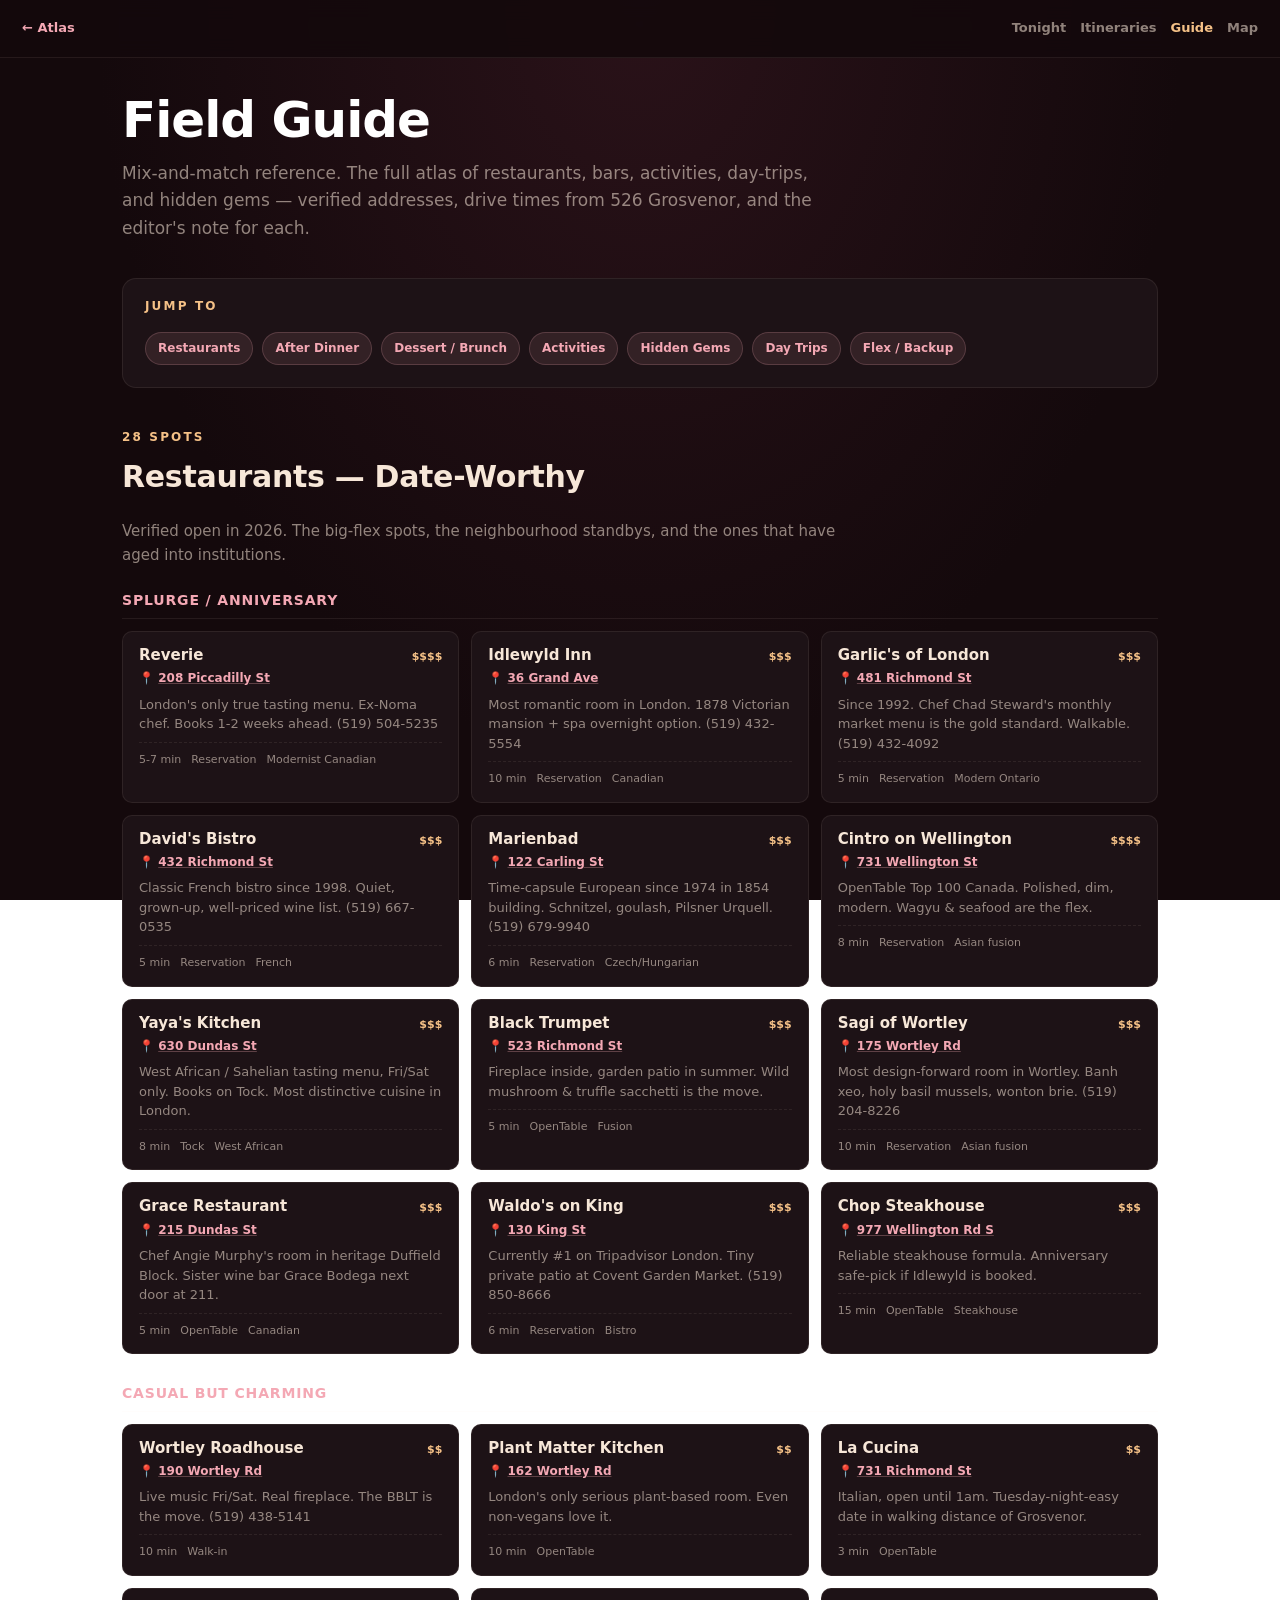
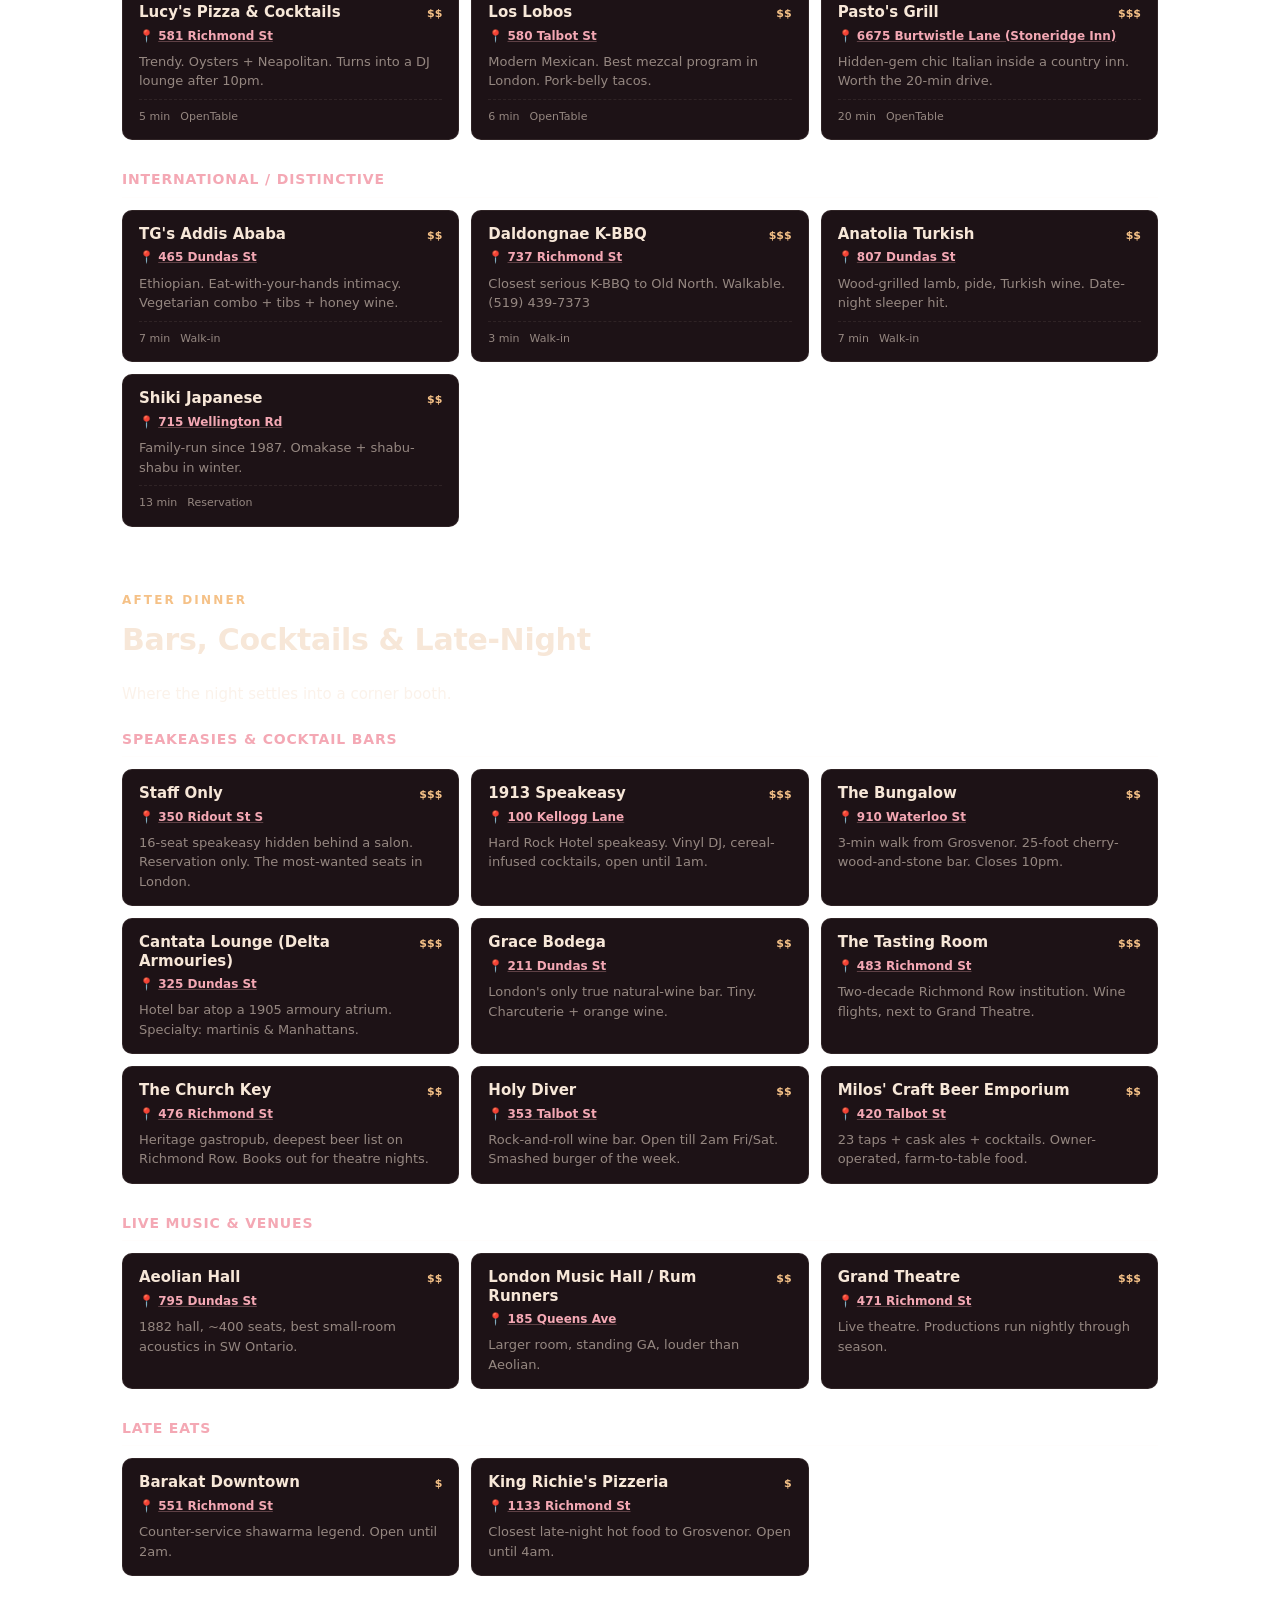
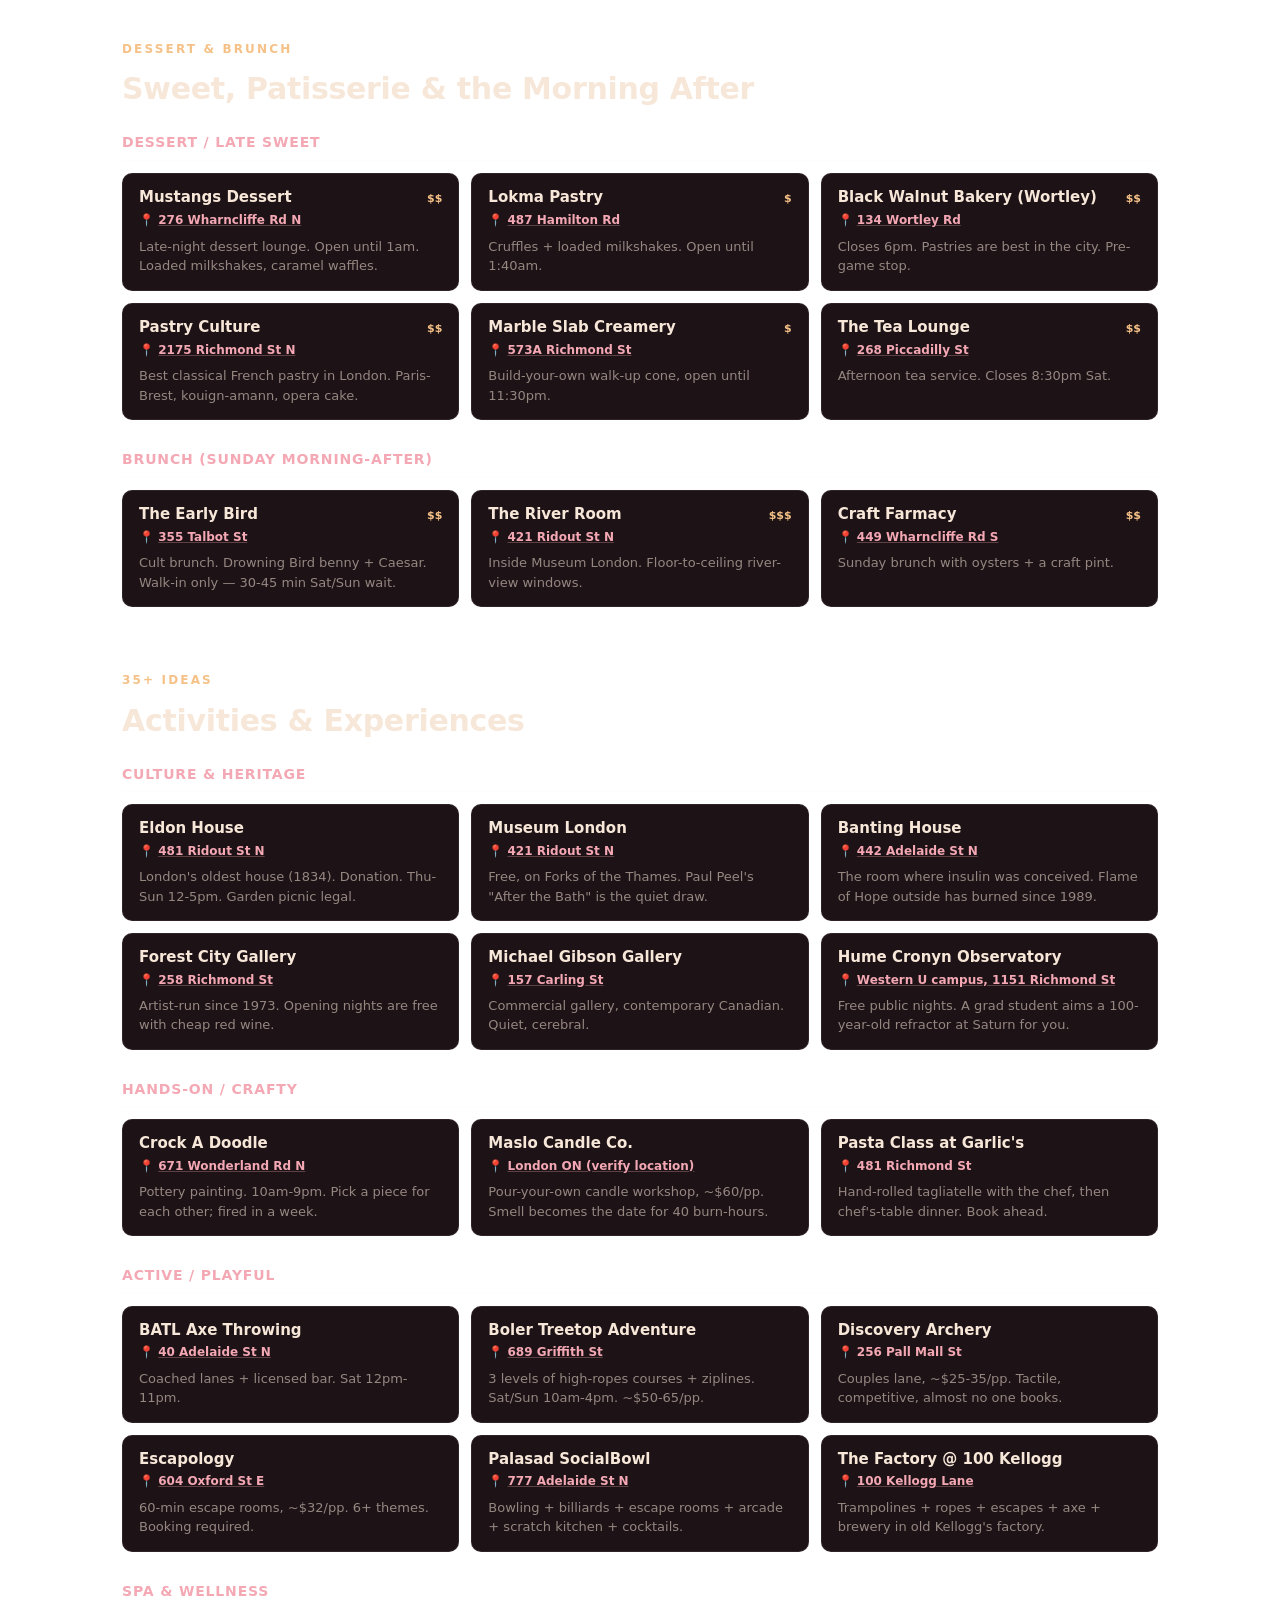
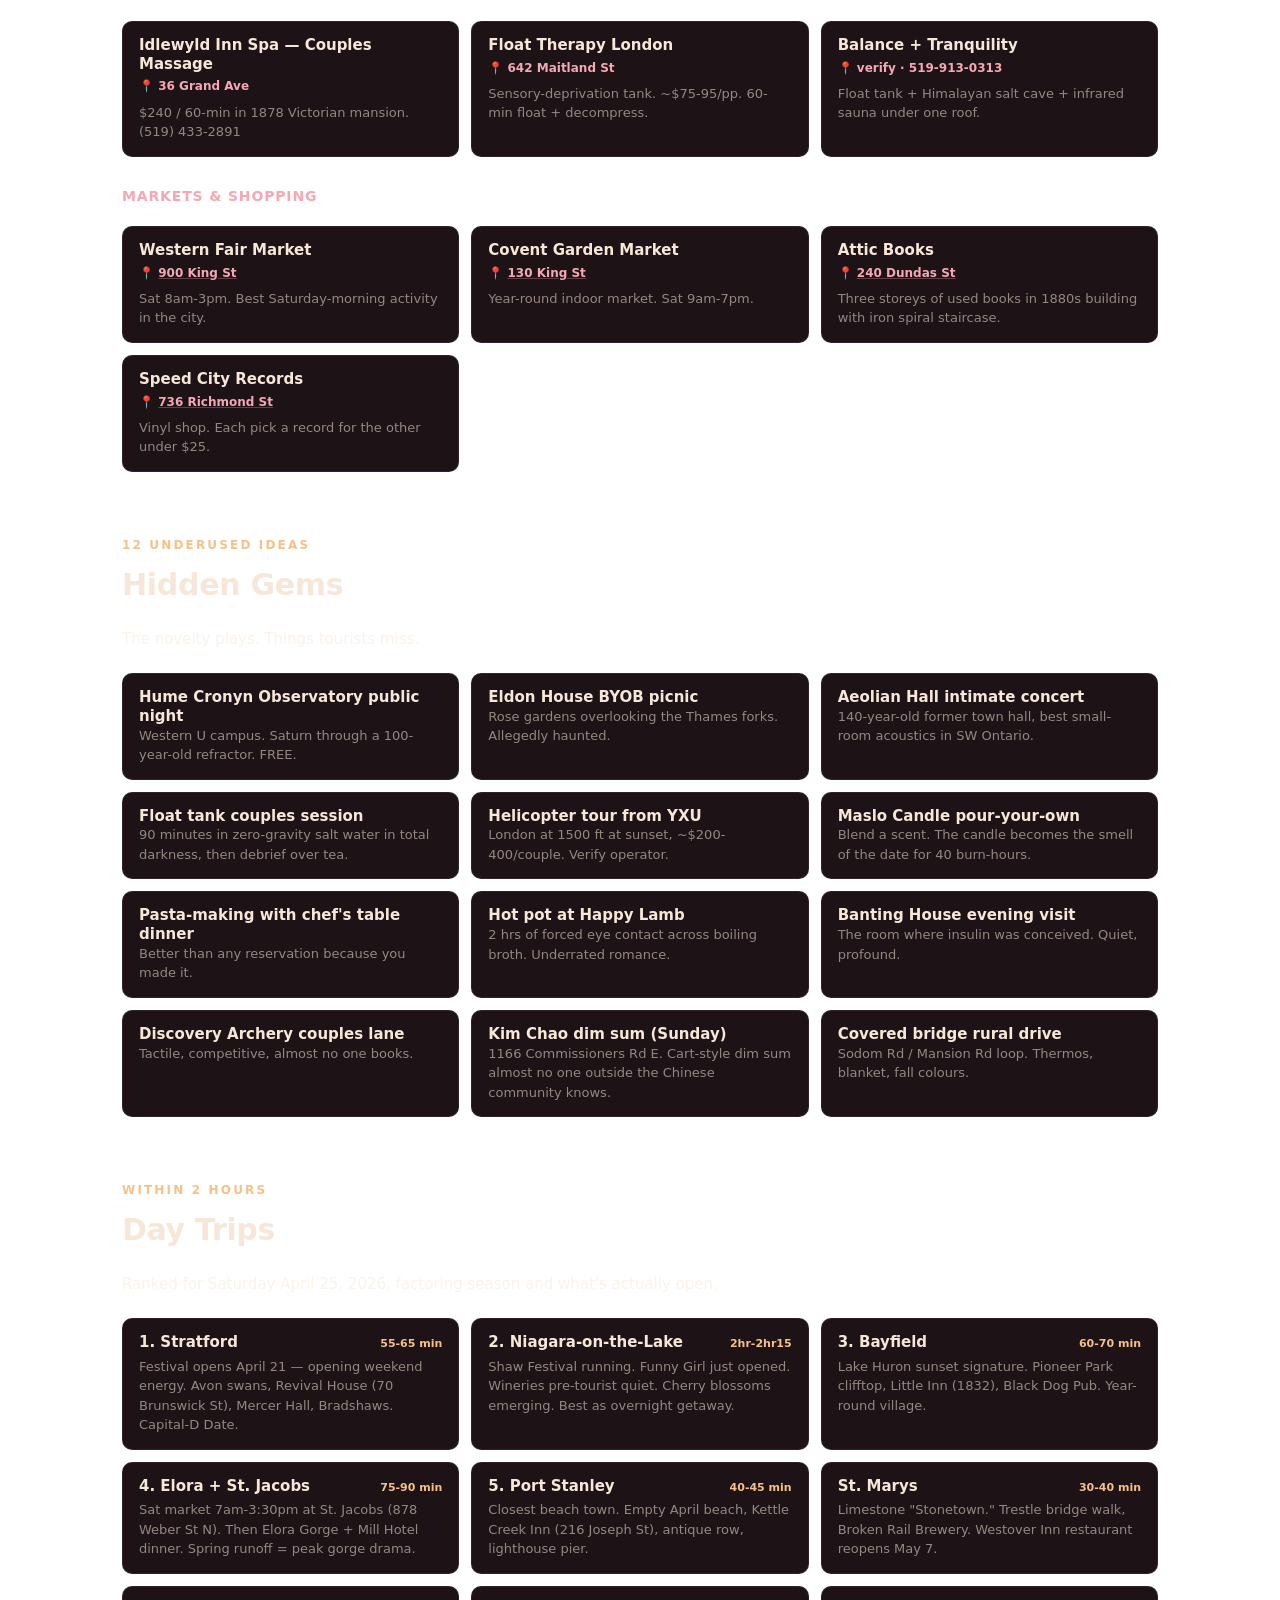
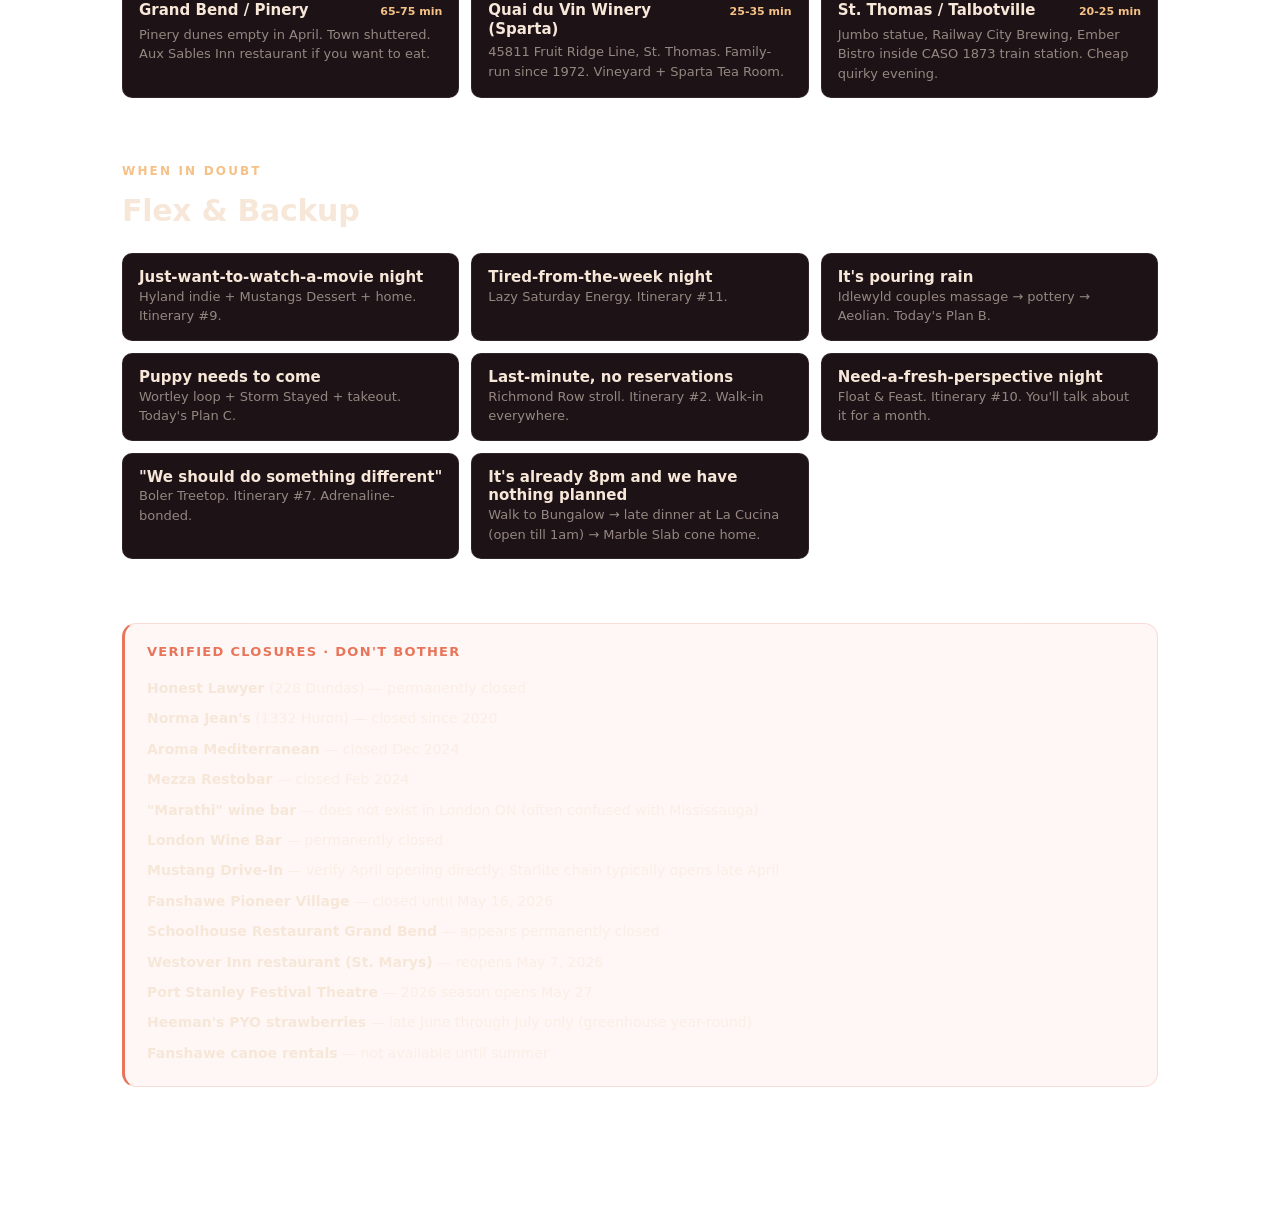
==== guide.html @ 9d3f756c "Initial date night atlas with 11 itineraries, today's plan, map, and field guide" ====
<!doctype html>
<html lang="en">
<head>
  <meta charset="utf-8" />
  <meta name="viewport" content="width=device-width, initial-scale=1" />
  <title>Field Guide — Fadi &amp; Nomi Date Night</title>
  <style>
    :root {
      --bg: #14090c; --surface: #1d1216; --surface2: #281a1f;
      --border: rgba(255,228,210,0.08); --border2: rgba(255,228,210,0.16);
      --text: #f7e7d8; --muted: rgba(247,231,216,0.55);
      --accent: #d4a373; --accent2: #f5c187;
      --rose: #e07a8a; --rose2: #f4a8b4; --burgundy: #7a2438;
      --green: #92b87a; --plum: #c69adc; --amber: #f5c187;
      --radius: 14px;
    }
    * { margin: 0; padding: 0; box-sizing: border-box; }
    html { scroll-behavior: smooth; }
    body {
      font-family: -apple-system, BlinkMacSystemFont, 'Segoe UI', system-ui, sans-serif;
      background: radial-gradient(ellipse at top, #2a1219 0%, var(--bg) 60%) fixed;
      color: var(--text); line-height: 1.6;
    }
    .nav { padding: 18px 22px; display: flex; gap: 14px; align-items: center; border-bottom: 1px solid var(--border); position: sticky; top: 0; background: rgba(20,9,12,0.92); backdrop-filter: blur(10px); z-index: 50; }
    .nav a { color: var(--muted); text-decoration: none; font-size: 13px; font-weight: 600; }
    .nav a:hover { color: var(--accent2); }
    .nav .home { color: var(--rose2); margin-right: auto; }

    .container { max-width: 1080px; margin: 0 auto; padding: 36px 22px 80px; }
    h1 { font-size: clamp(34px, 5vw, 50px); font-weight: 900; letter-spacing: -0.02em; line-height: 1.05; margin-bottom: 14px;
      background: linear-gradient(135deg, #fff 30%, var(--rose2) 100%);
      -webkit-background-clip: text; -webkit-text-fill-color: transparent;
    }
    .lede { color: var(--muted); font-size: 17px; max-width: 720px; margin-bottom: 36px; }

    .quick {
      background: var(--surface); border: 1px solid var(--border);
      border-radius: var(--radius); padding: 18px 22px; margin-bottom: 40px;
    }
    .quick h3 { font-size: 12px; font-weight: 800; letter-spacing: 0.18em; color: var(--accent2); text-transform: uppercase; margin-bottom: 12px; }
    .quick a { display: inline-block; padding: 6px 12px; margin: 4px 4px 4px 0;
      border-radius: 100px; background: rgba(244,168,180,0.1); color: var(--rose2);
      font-size: 12px; font-weight: 700; text-decoration: none; border: 1px solid rgba(244,168,180,0.2);
    }
    .quick a:hover { background: var(--rose); color: #fff; }

    section { margin-bottom: 64px; scroll-margin-top: 80px; }
    .section-title { font-size: 12px; font-weight: 800; letter-spacing: 0.18em; color: var(--accent2); text-transform: uppercase; margin-bottom: 6px; }
    h2 { font-size: 30px; font-weight: 800; letter-spacing: -0.01em; margin-bottom: 18px; }
    .section-lede { color: var(--muted); font-size: 15px; max-width: 720px; margin-bottom: 22px; }

    .group { margin-bottom: 28px; }
    .group h3 {
      font-size: 14px; font-weight: 800; letter-spacing: 0.06em;
      text-transform: uppercase; color: var(--rose2); margin-bottom: 12px;
      padding-bottom: 6px; border-bottom: 1px solid var(--border);
    }

    .entries { display: grid; grid-template-columns: repeat(auto-fill, minmax(330px, 1fr)); gap: 12px; }
    .entry {
      background: var(--surface); border: 1px solid var(--border);
      border-radius: 10px; padding: 14px 16px; transition: 0.15s;
    }
    .entry:hover { border-color: var(--rose); transform: translateY(-1px); }
    .entry .e-head {
      display: flex; align-items: flex-start; justify-content: space-between; gap: 10px; margin-bottom: 4px;
    }
    .entry .e-name { font-size: 15px; font-weight: 800; line-height: 1.25; }
    .entry .e-tier { font-size: 11px; font-weight: 800; color: var(--accent2); flex-shrink: 0; padding-top: 2px; }
    .entry .e-addr {
      font-size: 12px; color: var(--rose2); font-weight: 600; margin-bottom: 6px;
    }
    .entry .e-addr a { color: inherit; text-decoration: underline; text-decoration-color: rgba(244,168,180,0.3); }
    .entry .e-note { font-size: 13px; color: var(--muted); line-height: 1.5; }
    .entry .e-meta {
      margin-top: 8px; padding-top: 8px; border-top: 1px dashed var(--border);
      display: flex; gap: 10px; font-size: 11px; color: var(--muted); flex-wrap: wrap;
    }

    .closures {
      background: rgba(232,117,90,0.06); border: 1px solid rgba(232,117,90,0.2);
      border-left: 3px solid #e8755a; border-radius: var(--radius);
      padding: 18px 22px; margin: 40px 0;
    }
    .closures h3 { color: #e8755a; font-size: 13px; font-weight: 800; letter-spacing: 0.1em; text-transform: uppercase; margin-bottom: 10px; }
    .closures ul { list-style: none; }
    .closures li { padding: 4px 0; font-size: 14px; color: var(--muted); }
    .closures li strong { color: var(--text); }
  </style>
</head>
<body>

  <div class="nav">
    <a class="home" href="./index.html">← Atlas</a>
    <a href="./today.html">Tonight</a>
    <a href="./itineraries.html">Itineraries</a>
    <a href="./guide.html" style="color:var(--accent2);">Guide</a>
    <a href="./map.html">Map</a>
  </div>

  <div class="container">
    <h1>Field Guide</h1>
    <p class="lede">Mix-and-match reference. The full atlas of restaurants, bars, activities, day-trips, and hidden gems — verified addresses, drive times from 526 Grosvenor, and the editor's note for each.</p>

    <div class="quick">
      <h3>Jump to</h3>
      <a href="#restaurants">Restaurants</a>
      <a href="#late">After Dinner</a>
      <a href="#sweet">Dessert / Brunch</a>
      <a href="#activities">Activities</a>
      <a href="#hidden">Hidden Gems</a>
      <a href="#daytrips">Day Trips</a>
      <a href="#flex">Flex / Backup</a>
    </div>

    <!-- ===== RESTAURANTS ===== -->
    <section id="restaurants">
      <div class="section-title">28 Spots</div>
      <h2>Restaurants — Date-Worthy</h2>
      <p class="section-lede">Verified open in 2026. The big-flex spots, the neighbourhood standbys, and the ones that have aged into institutions.</p>

      <div class="group">
        <h3>Splurge / Anniversary</h3>
        <div class="entries">
          <div class="entry"><div class="e-head"><div class="e-name">Reverie</div><div class="e-tier">$$$$</div></div><div class="e-addr">📍 <a href="https://maps.google.com/?q=208+Piccadilly+St+London+ON" target="_blank" rel="noopener">208 Piccadilly St</a></div><div class="e-note">London's only true tasting menu. Ex-Noma chef. Books 1-2 weeks ahead. (519) 504-5235</div><div class="e-meta"><span>5-7 min</span><span>Reservation</span><span>Modernist Canadian</span></div></div>
          <div class="entry"><div class="e-head"><div class="e-name">Idlewyld Inn</div><div class="e-tier">$$$</div></div><div class="e-addr">📍 <a href="https://maps.google.com/?q=36+Grand+Ave+London+ON" target="_blank" rel="noopener">36 Grand Ave</a></div><div class="e-note">Most romantic room in London. 1878 Victorian mansion + spa overnight option. (519) 432-5554</div><div class="e-meta"><span>10 min</span><span>Reservation</span><span>Canadian</span></div></div>
          <div class="entry"><div class="e-head"><div class="e-name">Garlic's of London</div><div class="e-tier">$$$</div></div><div class="e-addr">📍 <a href="https://maps.google.com/?q=481+Richmond+St+London+ON" target="_blank" rel="noopener">481 Richmond St</a></div><div class="e-note">Since 1992. Chef Chad Steward's monthly market menu is the gold standard. Walkable. (519) 432-4092</div><div class="e-meta"><span>5 min</span><span>Reservation</span><span>Modern Ontario</span></div></div>
          <div class="entry"><div class="e-head"><div class="e-name">David's Bistro</div><div class="e-tier">$$$</div></div><div class="e-addr">📍 <a href="https://maps.google.com/?q=432+Richmond+St+London+ON" target="_blank" rel="noopener">432 Richmond St</a></div><div class="e-note">Classic French bistro since 1998. Quiet, grown-up, well-priced wine list. (519) 667-0535</div><div class="e-meta"><span>5 min</span><span>Reservation</span><span>French</span></div></div>
          <div class="entry"><div class="e-head"><div class="e-name">Marienbad</div><div class="e-tier">$$$</div></div><div class="e-addr">📍 <a href="https://maps.google.com/?q=122+Carling+St+London+ON" target="_blank" rel="noopener">122 Carling St</a></div><div class="e-note">Time-capsule European since 1974 in 1854 building. Schnitzel, goulash, Pilsner Urquell. (519) 679-9940</div><div class="e-meta"><span>6 min</span><span>Reservation</span><span>Czech/Hungarian</span></div></div>
          <div class="entry"><div class="e-head"><div class="e-name">Cintro on Wellington</div><div class="e-tier">$$$$</div></div><div class="e-addr">📍 <a href="https://maps.google.com/?q=731+Wellington+Rd+London+ON" target="_blank" rel="noopener">731 Wellington St</a></div><div class="e-note">OpenTable Top 100 Canada. Polished, dim, modern. Wagyu &amp; seafood are the flex.</div><div class="e-meta"><span>8 min</span><span>Reservation</span><span>Asian fusion</span></div></div>
          <div class="entry"><div class="e-head"><div class="e-name">Yaya's Kitchen</div><div class="e-tier">$$$</div></div><div class="e-addr">📍 <a href="https://maps.google.com/?q=630+Dundas+St+London+ON" target="_blank" rel="noopener">630 Dundas St</a></div><div class="e-note">West African / Sahelian tasting menu, Fri/Sat only. Books on Tock. Most distinctive cuisine in London.</div><div class="e-meta"><span>8 min</span><span>Tock</span><span>West African</span></div></div>
          <div class="entry"><div class="e-head"><div class="e-name">Black Trumpet</div><div class="e-tier">$$$</div></div><div class="e-addr">📍 <a href="https://maps.google.com/?q=523+Richmond+St+London+ON" target="_blank" rel="noopener">523 Richmond St</a></div><div class="e-note">Fireplace inside, garden patio in summer. Wild mushroom &amp; truffle sacchetti is the move.</div><div class="e-meta"><span>5 min</span><span>OpenTable</span><span>Fusion</span></div></div>
          <div class="entry"><div class="e-head"><div class="e-name">Sagi of Wortley</div><div class="e-tier">$$$</div></div><div class="e-addr">📍 <a href="https://maps.google.com/?q=175+Wortley+Rd+London+ON" target="_blank" rel="noopener">175 Wortley Rd</a></div><div class="e-note">Most design-forward room in Wortley. Banh xeo, holy basil mussels, wonton brie. (519) 204-8226</div><div class="e-meta"><span>10 min</span><span>Reservation</span><span>Asian fusion</span></div></div>
          <div class="entry"><div class="e-head"><div class="e-name">Grace Restaurant</div><div class="e-tier">$$$</div></div><div class="e-addr">📍 <a href="https://maps.google.com/?q=215+Dundas+St+London+ON" target="_blank" rel="noopener">215 Dundas St</a></div><div class="e-note">Chef Angie Murphy's room in heritage Duffield Block. Sister wine bar Grace Bodega next door at 211.</div><div class="e-meta"><span>5 min</span><span>OpenTable</span><span>Canadian</span></div></div>
          <div class="entry"><div class="e-head"><div class="e-name">Waldo's on King</div><div class="e-tier">$$$</div></div><div class="e-addr">📍 <a href="https://maps.google.com/?q=130+King+St+London+ON" target="_blank" rel="noopener">130 King St</a></div><div class="e-note">Currently #1 on Tripadvisor London. Tiny private patio at Covent Garden Market. (519) 850-8666</div><div class="e-meta"><span>6 min</span><span>Reservation</span><span>Bistro</span></div></div>
          <div class="entry"><div class="e-head"><div class="e-name">Chop Steakhouse</div><div class="e-tier">$$$</div></div><div class="e-addr">📍 <a href="https://maps.google.com/?q=977+Wellington+Rd+S+London+ON" target="_blank" rel="noopener">977 Wellington Rd S</a></div><div class="e-note">Reliable steakhouse formula. Anniversary safe-pick if Idlewyld is booked.</div><div class="e-meta"><span>15 min</span><span>OpenTable</span><span>Steakhouse</span></div></div>
        </div>
      </div>

      <div class="group">
        <h3>Casual but Charming</h3>
        <div class="entries">
          <div class="entry"><div class="e-head"><div class="e-name">Wortley Roadhouse</div><div class="e-tier">$$</div></div><div class="e-addr">📍 <a href="https://maps.google.com/?q=190+Wortley+Rd+London+ON" target="_blank" rel="noopener">190 Wortley Rd</a></div><div class="e-note">Live music Fri/Sat. Real fireplace. The BBLT is the move. (519) 438-5141</div><div class="e-meta"><span>10 min</span><span>Walk-in</span></div></div>
          <div class="entry"><div class="e-head"><div class="e-name">Plant Matter Kitchen</div><div class="e-tier">$$</div></div><div class="e-addr">📍 <a href="https://maps.google.com/?q=162+Wortley+Rd+London+ON" target="_blank" rel="noopener">162 Wortley Rd</a></div><div class="e-note">London's only serious plant-based room. Even non-vegans love it.</div><div class="e-meta"><span>10 min</span><span>OpenTable</span></div></div>
          <div class="entry"><div class="e-head"><div class="e-name">La Cucina</div><div class="e-tier">$$</div></div><div class="e-addr">📍 <a href="https://maps.google.com/?q=731+Richmond+St+London+ON" target="_blank" rel="noopener">731 Richmond St</a></div><div class="e-note">Italian, open until 1am. Tuesday-night-easy date in walking distance of Grosvenor.</div><div class="e-meta"><span>3 min</span><span>OpenTable</span></div></div>
          <div class="entry"><div class="e-head"><div class="e-name">Lucy's Pizza &amp; Cocktails</div><div class="e-tier">$$</div></div><div class="e-addr">📍 <a href="https://maps.google.com/?q=581+Richmond+St+London+ON" target="_blank" rel="noopener">581 Richmond St</a></div><div class="e-note">Trendy. Oysters + Neapolitan. Turns into a DJ lounge after 10pm.</div><div class="e-meta"><span>5 min</span><span>OpenTable</span></div></div>
          <div class="entry"><div class="e-head"><div class="e-name">Los Lobos</div><div class="e-tier">$$</div></div><div class="e-addr">📍 <a href="https://maps.google.com/?q=580+Talbot+St+London+ON" target="_blank" rel="noopener">580 Talbot St</a></div><div class="e-note">Modern Mexican. Best mezcal program in London. Pork-belly tacos.</div><div class="e-meta"><span>6 min</span><span>OpenTable</span></div></div>
          <div class="entry"><div class="e-head"><div class="e-name">Pasto's Grill</div><div class="e-tier">$$$</div></div><div class="e-addr">📍 <a href="https://maps.google.com/?q=6675+Burtwistle+Lane+London+ON" target="_blank" rel="noopener">6675 Burtwistle Lane (Stoneridge Inn)</a></div><div class="e-note">Hidden-gem chic Italian inside a country inn. Worth the 20-min drive.</div><div class="e-meta"><span>20 min</span><span>OpenTable</span></div></div>
        </div>
      </div>

      <div class="group">
        <h3>International / Distinctive</h3>
        <div class="entries">
          <div class="entry"><div class="e-head"><div class="e-name">TG's Addis Ababa</div><div class="e-tier">$$</div></div><div class="e-addr">📍 <a href="https://maps.google.com/?q=465+Dundas+St+London+ON" target="_blank" rel="noopener">465 Dundas St</a></div><div class="e-note">Ethiopian. Eat-with-your-hands intimacy. Vegetarian combo + tibs + honey wine.</div><div class="e-meta"><span>7 min</span><span>Walk-in</span></div></div>
          <div class="entry"><div class="e-head"><div class="e-name">Daldongnae K-BBQ</div><div class="e-tier">$$$</div></div><div class="e-addr">📍 <a href="https://maps.google.com/?q=737+Richmond+St+London+ON" target="_blank" rel="noopener">737 Richmond St</a></div><div class="e-note">Closest serious K-BBQ to Old North. Walkable. (519) 439-7373</div><div class="e-meta"><span>3 min</span><span>Walk-in</span></div></div>
          <div class="entry"><div class="e-head"><div class="e-name">Anatolia Turkish</div><div class="e-tier">$$</div></div><div class="e-addr">📍 <a href="https://maps.google.com/?q=807+Dundas+St+London+ON" target="_blank" rel="noopener">807 Dundas St</a></div><div class="e-note">Wood-grilled lamb, pide, Turkish wine. Date-night sleeper hit.</div><div class="e-meta"><span>7 min</span><span>Walk-in</span></div></div>
          <div class="entry"><div class="e-head"><div class="e-name">Shiki Japanese</div><div class="e-tier">$$</div></div><div class="e-addr">📍 <a href="https://maps.google.com/?q=715+Wellington+Rd+London+ON" target="_blank" rel="noopener">715 Wellington Rd</a></div><div class="e-note">Family-run since 1987. Omakase + shabu-shabu in winter.</div><div class="e-meta"><span>13 min</span><span>Reservation</span></div></div>
        </div>
      </div>
    </section>

    <!-- ===== AFTER DINNER ===== -->
    <section id="late">
      <div class="section-title">After Dinner</div>
      <h2>Bars, Cocktails &amp; Late-Night</h2>
      <p class="section-lede">Where the night settles into a corner booth.</p>

      <div class="group">
        <h3>Speakeasies &amp; Cocktail Bars</h3>
        <div class="entries">
          <div class="entry"><div class="e-head"><div class="e-name">Staff Only</div><div class="e-tier">$$$</div></div><div class="e-addr">📍 <a href="https://maps.google.com/?q=350+Ridout+St+S+London+ON" target="_blank" rel="noopener">350 Ridout St S</a></div><div class="e-note">16-seat speakeasy hidden behind a salon. Reservation only. The most-wanted seats in London.</div></div>
          <div class="entry"><div class="e-head"><div class="e-name">1913 Speakeasy</div><div class="e-tier">$$$</div></div><div class="e-addr">📍 <a href="https://maps.google.com/?q=100+Kellogg+Lane+London+ON" target="_blank" rel="noopener">100 Kellogg Lane</a></div><div class="e-note">Hard Rock Hotel speakeasy. Vinyl DJ, cereal-infused cocktails, open until 1am.</div></div>
          <div class="entry"><div class="e-head"><div class="e-name">The Bungalow</div><div class="e-tier">$$</div></div><div class="e-addr">📍 <a href="https://maps.google.com/?q=910+Waterloo+St+London+ON" target="_blank" rel="noopener">910 Waterloo St</a></div><div class="e-note">3-min walk from Grosvenor. 25-foot cherry-wood-and-stone bar. Closes 10pm.</div></div>
          <div class="entry"><div class="e-head"><div class="e-name">Cantata Lounge (Delta Armouries)</div><div class="e-tier">$$$</div></div><div class="e-addr">📍 <a href="https://maps.google.com/?q=325+Dundas+St+London+ON" target="_blank" rel="noopener">325 Dundas St</a></div><div class="e-note">Hotel bar atop a 1905 armoury atrium. Specialty: martinis &amp; Manhattans.</div></div>
          <div class="entry"><div class="e-head"><div class="e-name">Grace Bodega</div><div class="e-tier">$$</div></div><div class="e-addr">📍 <a href="https://maps.google.com/?q=211+Dundas+St+London+ON" target="_blank" rel="noopener">211 Dundas St</a></div><div class="e-note">London's only true natural-wine bar. Tiny. Charcuterie + orange wine.</div></div>
          <div class="entry"><div class="e-head"><div class="e-name">The Tasting Room</div><div class="e-tier">$$$</div></div><div class="e-addr">📍 <a href="https://maps.google.com/?q=483+Richmond+St+London+ON" target="_blank" rel="noopener">483 Richmond St</a></div><div class="e-note">Two-decade Richmond Row institution. Wine flights, next to Grand Theatre.</div></div>
          <div class="entry"><div class="e-head"><div class="e-name">The Church Key</div><div class="e-tier">$$</div></div><div class="e-addr">📍 <a href="https://maps.google.com/?q=476+Richmond+St+London+ON" target="_blank" rel="noopener">476 Richmond St</a></div><div class="e-note">Heritage gastropub, deepest beer list on Richmond Row. Books out for theatre nights.</div></div>
          <div class="entry"><div class="e-head"><div class="e-name">Holy Diver</div><div class="e-tier">$$</div></div><div class="e-addr">📍 <a href="https://maps.google.com/?q=353+Talbot+St+London+ON" target="_blank" rel="noopener">353 Talbot St</a></div><div class="e-note">Rock-and-roll wine bar. Open till 2am Fri/Sat. Smashed burger of the week.</div></div>
          <div class="entry"><div class="e-head"><div class="e-name">Milos' Craft Beer Emporium</div><div class="e-tier">$$</div></div><div class="e-addr">📍 <a href="https://maps.google.com/?q=420+Talbot+St+London+ON" target="_blank" rel="noopener">420 Talbot St</a></div><div class="e-note">23 taps + cask ales + cocktails. Owner-operated, farm-to-table food.</div></div>
        </div>
      </div>

      <div class="group">
        <h3>Live Music &amp; Venues</h3>
        <div class="entries">
          <div class="entry"><div class="e-head"><div class="e-name">Aeolian Hall</div><div class="e-tier">$$</div></div><div class="e-addr">📍 <a href="https://maps.google.com/?q=795+Dundas+St+London+ON" target="_blank" rel="noopener">795 Dundas St</a></div><div class="e-note">1882 hall, ~400 seats, best small-room acoustics in SW Ontario.</div></div>
          <div class="entry"><div class="e-head"><div class="e-name">London Music Hall / Rum Runners</div><div class="e-tier">$$</div></div><div class="e-addr">📍 <a href="https://maps.google.com/?q=185+Queens+Ave+London+ON" target="_blank" rel="noopener">185 Queens Ave</a></div><div class="e-note">Larger room, standing GA, louder than Aeolian.</div></div>
          <div class="entry"><div class="e-head"><div class="e-name">Grand Theatre</div><div class="e-tier">$$$</div></div><div class="e-addr">📍 <a href="https://maps.google.com/?q=471+Richmond+St+London+ON" target="_blank" rel="noopener">471 Richmond St</a></div><div class="e-note">Live theatre. Productions run nightly through season.</div></div>
        </div>
      </div>

      <div class="group">
        <h3>Late Eats</h3>
        <div class="entries">
          <div class="entry"><div class="e-head"><div class="e-name">Barakat Downtown</div><div class="e-tier">$</div></div><div class="e-addr">📍 <a href="https://maps.google.com/?q=551+Richmond+St+London+ON" target="_blank" rel="noopener">551 Richmond St</a></div><div class="e-note">Counter-service shawarma legend. Open until 2am.</div></div>
          <div class="entry"><div class="e-head"><div class="e-name">King Richie's Pizzeria</div><div class="e-tier">$</div></div><div class="e-addr">📍 <a href="https://maps.google.com/?q=1133+Richmond+St+London+ON" target="_blank" rel="noopener">1133 Richmond St</a></div><div class="e-note">Closest late-night hot food to Grosvenor. Open until 4am.</div></div>
        </div>
      </div>
    </section>

    <!-- ===== SWEET ===== -->
    <section id="sweet">
      <div class="section-title">Dessert &amp; Brunch</div>
      <h2>Sweet, Patisserie &amp; the Morning After</h2>

      <div class="group">
        <h3>Dessert / Late Sweet</h3>
        <div class="entries">
          <div class="entry"><div class="e-head"><div class="e-name">Mustangs Dessert</div><div class="e-tier">$$</div></div><div class="e-addr">📍 <a href="https://maps.google.com/?q=276+Wharncliffe+Rd+N+London+ON" target="_blank" rel="noopener">276 Wharncliffe Rd N</a></div><div class="e-note">Late-night dessert lounge. Open until 1am. Loaded milkshakes, caramel waffles.</div></div>
          <div class="entry"><div class="e-head"><div class="e-name">Lokma Pastry</div><div class="e-tier">$</div></div><div class="e-addr">📍 <a href="https://maps.google.com/?q=487+Hamilton+Rd+London+ON" target="_blank" rel="noopener">487 Hamilton Rd</a></div><div class="e-note">Cruffles + loaded milkshakes. Open until 1:40am.</div></div>
          <div class="entry"><div class="e-head"><div class="e-name">Black Walnut Bakery (Wortley)</div><div class="e-tier">$$</div></div><div class="e-addr">📍 <a href="https://maps.google.com/?q=134+Wortley+Rd+London+ON" target="_blank" rel="noopener">134 Wortley Rd</a></div><div class="e-note">Closes 6pm. Pastries are best in the city. Pre-game stop.</div></div>
          <div class="entry"><div class="e-head"><div class="e-name">Pastry Culture</div><div class="e-tier">$$</div></div><div class="e-addr">📍 <a href="https://maps.google.com/?q=2175+Richmond+St+London+ON" target="_blank" rel="noopener">2175 Richmond St N</a></div><div class="e-note">Best classical French pastry in London. Paris-Brest, kouign-amann, opera cake.</div></div>
          <div class="entry"><div class="e-head"><div class="e-name">Marble Slab Creamery</div><div class="e-tier">$</div></div><div class="e-addr">📍 <a href="https://maps.google.com/?q=573A+Richmond+St+London+ON" target="_blank" rel="noopener">573A Richmond St</a></div><div class="e-note">Build-your-own walk-up cone, open until 11:30pm.</div></div>
          <div class="entry"><div class="e-head"><div class="e-name">The Tea Lounge</div><div class="e-tier">$$</div></div><div class="e-addr">📍 <a href="https://maps.google.com/?q=268+Piccadilly+St+London+ON" target="_blank" rel="noopener">268 Piccadilly St</a></div><div class="e-note">Afternoon tea service. Closes 8:30pm Sat.</div></div>
        </div>
      </div>

      <div class="group">
        <h3>Brunch (Sunday Morning-After)</h3>
        <div class="entries">
          <div class="entry"><div class="e-head"><div class="e-name">The Early Bird</div><div class="e-tier">$$</div></div><div class="e-addr">📍 <a href="https://maps.google.com/?q=355+Talbot+St+London+ON" target="_blank" rel="noopener">355 Talbot St</a></div><div class="e-note">Cult brunch. Drowning Bird benny + Caesar. Walk-in only — 30-45 min Sat/Sun wait.</div></div>
          <div class="entry"><div class="e-head"><div class="e-name">The River Room</div><div class="e-tier">$$$</div></div><div class="e-addr">📍 <a href="https://maps.google.com/?q=421+Ridout+St+N+London+ON" target="_blank" rel="noopener">421 Ridout St N</a></div><div class="e-note">Inside Museum London. Floor-to-ceiling river-view windows.</div></div>
          <div class="entry"><div class="e-head"><div class="e-name">Craft Farmacy</div><div class="e-tier">$$</div></div><div class="e-addr">📍 <a href="https://maps.google.com/?q=449+Wharncliffe+Rd+S+London+ON" target="_blank" rel="noopener">449 Wharncliffe Rd S</a></div><div class="e-note">Sunday brunch with oysters + a craft pint.</div></div>
        </div>
      </div>
    </section>

    <!-- ===== ACTIVITIES ===== -->
    <section id="activities">
      <div class="section-title">35+ Ideas</div>
      <h2>Activities &amp; Experiences</h2>

      <div class="group">
        <h3>Culture &amp; Heritage</h3>
        <div class="entries">
          <div class="entry"><div class="e-head"><div class="e-name">Eldon House</div></div><div class="e-addr">📍 <a href="https://maps.google.com/?q=481+Ridout+St+N+London+ON" target="_blank" rel="noopener">481 Ridout St N</a></div><div class="e-note">London's oldest house (1834). Donation. Thu-Sun 12-5pm. Garden picnic legal.</div></div>
          <div class="entry"><div class="e-head"><div class="e-name">Museum London</div></div><div class="e-addr">📍 <a href="https://maps.google.com/?q=421+Ridout+St+N+London+ON" target="_blank" rel="noopener">421 Ridout St N</a></div><div class="e-note">Free, on Forks of the Thames. Paul Peel's "After the Bath" is the quiet draw.</div></div>
          <div class="entry"><div class="e-head"><div class="e-name">Banting House</div></div><div class="e-addr">📍 <a href="https://maps.google.com/?q=442+Adelaide+St+N+London+ON" target="_blank" rel="noopener">442 Adelaide St N</a></div><div class="e-note">The room where insulin was conceived. Flame of Hope outside has burned since 1989.</div></div>
          <div class="entry"><div class="e-head"><div class="e-name">Forest City Gallery</div></div><div class="e-addr">📍 <a href="https://maps.google.com/?q=258+Richmond+St+London+ON" target="_blank" rel="noopener">258 Richmond St</a></div><div class="e-note">Artist-run since 1973. Opening nights are free with cheap red wine.</div></div>
          <div class="entry"><div class="e-head"><div class="e-name">Michael Gibson Gallery</div></div><div class="e-addr">📍 <a href="https://maps.google.com/?q=157+Carling+St+London+ON" target="_blank" rel="noopener">157 Carling St</a></div><div class="e-note">Commercial gallery, contemporary Canadian. Quiet, cerebral.</div></div>
          <div class="entry"><div class="e-head"><div class="e-name">Hume Cronyn Observatory</div></div><div class="e-addr">📍 <a href="https://maps.google.com/?q=Cronyn+Observatory+London+ON" target="_blank" rel="noopener">Western U campus, 1151 Richmond St</a></div><div class="e-note">Free public nights. A grad student aims a 100-year-old refractor at Saturn for you.</div></div>
        </div>
      </div>

      <div class="group">
        <h3>Hands-On / Crafty</h3>
        <div class="entries">
          <div class="entry"><div class="e-head"><div class="e-name">Crock A Doodle</div></div><div class="e-addr">📍 <a href="https://maps.google.com/?q=671+Wonderland+Rd+N+London+ON" target="_blank" rel="noopener">671 Wonderland Rd N</a></div><div class="e-note">Pottery painting. 10am-9pm. Pick a piece for each other; fired in a week.</div></div>
          <div class="entry"><div class="e-head"><div class="e-name">Maslo Candle Co.</div></div><div class="e-addr">📍 <a href="https://maps.google.com/?q=Maslo+Candle+London+ON" target="_blank" rel="noopener">London ON (verify location)</a></div><div class="e-note">Pour-your-own candle workshop, ~$60/pp. Smell becomes the date for 40 burn-hours.</div></div>
          <div class="entry"><div class="e-head"><div class="e-name">Pasta Class at Garlic's</div></div><div class="e-addr">📍 481 Richmond St</div><div class="e-note">Hand-rolled tagliatelle with the chef, then chef's-table dinner. Book ahead.</div></div>
        </div>
      </div>

      <div class="group">
        <h3>Active / Playful</h3>
        <div class="entries">
          <div class="entry"><div class="e-head"><div class="e-name">BATL Axe Throwing</div></div><div class="e-addr">📍 <a href="https://maps.google.com/?q=40+Adelaide+St+N+London+ON" target="_blank" rel="noopener">40 Adelaide St N</a></div><div class="e-note">Coached lanes + licensed bar. Sat 12pm-11pm.</div></div>
          <div class="entry"><div class="e-head"><div class="e-name">Boler Treetop Adventure</div></div><div class="e-addr">📍 <a href="https://maps.google.com/?q=689+Griffith+St+London+ON" target="_blank" rel="noopener">689 Griffith St</a></div><div class="e-note">3 levels of high-ropes courses + ziplines. Sat/Sun 10am-4pm. ~$50-65/pp.</div></div>
          <div class="entry"><div class="e-head"><div class="e-name">Discovery Archery</div></div><div class="e-addr">📍 256 Pall Mall St</div><div class="e-note">Couples lane, ~$25-35/pp. Tactile, competitive, almost no one books.</div></div>
          <div class="entry"><div class="e-head"><div class="e-name">Escapology</div></div><div class="e-addr">📍 <a href="https://maps.google.com/?q=604+Oxford+St+E+London+ON" target="_blank" rel="noopener">604 Oxford St E</a></div><div class="e-note">60-min escape rooms, ~$32/pp. 6+ themes. Booking required.</div></div>
          <div class="entry"><div class="e-head"><div class="e-name">Palasad SocialBowl</div></div><div class="e-addr">📍 <a href="https://maps.google.com/?q=777+Adelaide+St+N+London+ON" target="_blank" rel="noopener">777 Adelaide St N</a></div><div class="e-note">Bowling + billiards + escape rooms + arcade + scratch kitchen + cocktails.</div></div>
          <div class="entry"><div class="e-head"><div class="e-name">The Factory @ 100 Kellogg</div></div><div class="e-addr">📍 <a href="https://maps.google.com/?q=100+Kellogg+Lane+London+ON" target="_blank" rel="noopener">100 Kellogg Lane</a></div><div class="e-note">Trampolines + ropes + escapes + axe + brewery in old Kellogg's factory.</div></div>
        </div>
      </div>

      <div class="group">
        <h3>Spa &amp; Wellness</h3>
        <div class="entries">
          <div class="entry"><div class="e-head"><div class="e-name">Idlewyld Inn Spa — Couples Massage</div></div><div class="e-addr">📍 36 Grand Ave</div><div class="e-note">$240 / 60-min in 1878 Victorian mansion. (519) 433-2891</div></div>
          <div class="entry"><div class="e-head"><div class="e-name">Float Therapy London</div></div><div class="e-addr">📍 642 Maitland St</div><div class="e-note">Sensory-deprivation tank. ~$75-95/pp. 60-min float + decompress.</div></div>
          <div class="entry"><div class="e-head"><div class="e-name">Balance + Tranquility</div></div><div class="e-addr">📍 verify · 519-913-0313</div><div class="e-note">Float tank + Himalayan salt cave + infrared sauna under one roof.</div></div>
        </div>
      </div>

      <div class="group">
        <h3>Markets &amp; Shopping</h3>
        <div class="entries">
          <div class="entry"><div class="e-head"><div class="e-name">Western Fair Market</div></div><div class="e-addr">📍 <a href="https://maps.google.com/?q=900+King+St+London+ON" target="_blank" rel="noopener">900 King St</a></div><div class="e-note">Sat 8am-3pm. Best Saturday-morning activity in the city.</div></div>
          <div class="entry"><div class="e-head"><div class="e-name">Covent Garden Market</div></div><div class="e-addr">📍 <a href="https://maps.google.com/?q=130+King+St+London+ON" target="_blank" rel="noopener">130 King St</a></div><div class="e-note">Year-round indoor market. Sat 9am-7pm.</div></div>
          <div class="entry"><div class="e-head"><div class="e-name">Attic Books</div></div><div class="e-addr">📍 <a href="https://maps.google.com/?q=240+Dundas+St+London+ON" target="_blank" rel="noopener">240 Dundas St</a></div><div class="e-note">Three storeys of used books in 1880s building with iron spiral staircase.</div></div>
          <div class="entry"><div class="e-head"><div class="e-name">Speed City Records</div></div><div class="e-addr">📍 <a href="https://maps.google.com/?q=736+Richmond+St+London+ON" target="_blank" rel="noopener">736 Richmond St</a></div><div class="e-note">Vinyl shop. Each pick a record for the other under $25.</div></div>
        </div>
      </div>
    </section>

    <!-- ===== HIDDEN ===== -->
    <section id="hidden">
      <div class="section-title">12 Underused Ideas</div>
      <h2>Hidden Gems</h2>
      <p class="section-lede">The novelty plays. Things tourists miss.</p>

      <div class="entries">
        <div class="entry"><div class="e-name">Hume Cronyn Observatory public night</div><div class="e-note">Western U campus. Saturn through a 100-year-old refractor. FREE.</div></div>
        <div class="entry"><div class="e-name">Eldon House BYOB picnic</div><div class="e-note">Rose gardens overlooking the Thames forks. Allegedly haunted.</div></div>
        <div class="entry"><div class="e-name">Aeolian Hall intimate concert</div><div class="e-note">140-year-old former town hall, best small-room acoustics in SW Ontario.</div></div>
        <div class="entry"><div class="e-name">Float tank couples session</div><div class="e-note">90 minutes in zero-gravity salt water in total darkness, then debrief over tea.</div></div>
        <div class="entry"><div class="e-name">Helicopter tour from YXU</div><div class="e-note">London at 1500 ft at sunset, ~$200-400/couple. Verify operator.</div></div>
        <div class="entry"><div class="e-name">Maslo Candle pour-your-own</div><div class="e-note">Blend a scent. The candle becomes the smell of the date for 40 burn-hours.</div></div>
        <div class="entry"><div class="e-name">Pasta-making with chef's table dinner</div><div class="e-note">Better than any reservation because you made it.</div></div>
        <div class="entry"><div class="e-name">Hot pot at Happy Lamb</div><div class="e-note">2 hrs of forced eye contact across boiling broth. Underrated romance.</div></div>
        <div class="entry"><div class="e-name">Banting House evening visit</div><div class="e-note">The room where insulin was conceived. Quiet, profound.</div></div>
        <div class="entry"><div class="e-name">Discovery Archery couples lane</div><div class="e-note">Tactile, competitive, almost no one books.</div></div>
        <div class="entry"><div class="e-name">Kim Chao dim sum (Sunday)</div><div class="e-note">1166 Commissioners Rd E. Cart-style dim sum almost no one outside the Chinese community knows.</div></div>
        <div class="entry"><div class="e-name">Covered bridge rural drive</div><div class="e-note">Sodom Rd / Mansion Rd loop. Thermos, blanket, fall colours.</div></div>
      </div>
    </section>

    <!-- ===== DAY TRIPS ===== -->
    <section id="daytrips">
      <div class="section-title">Within 2 Hours</div>
      <h2>Day Trips</h2>
      <p class="section-lede">Ranked for Saturday April 25, 2026, factoring season and what's actually open.</p>

      <div class="entries">
        <div class="entry"><div class="e-head"><div class="e-name">1. Stratford</div><div class="e-tier">55-65 min</div></div><div class="e-note">Festival opens April 21 — opening weekend energy. Avon swans, Revival House (70 Brunswick St), Mercer Hall, Bradshaws. Capital-D Date.</div></div>
        <div class="entry"><div class="e-head"><div class="e-name">2. Niagara-on-the-Lake</div><div class="e-tier">2hr-2hr15</div></div><div class="e-note">Shaw Festival running. Funny Girl just opened. Wineries pre-tourist quiet. Cherry blossoms emerging. Best as overnight getaway.</div></div>
        <div class="entry"><div class="e-head"><div class="e-name">3. Bayfield</div><div class="e-tier">60-70 min</div></div><div class="e-note">Lake Huron sunset signature. Pioneer Park clifftop, Little Inn (1832), Black Dog Pub. Year-round village.</div></div>
        <div class="entry"><div class="e-head"><div class="e-name">4. Elora + St. Jacobs</div><div class="e-tier">75-90 min</div></div><div class="e-note">Sat market 7am-3:30pm at St. Jacobs (878 Weber St N). Then Elora Gorge + Mill Hotel dinner. Spring runoff = peak gorge drama.</div></div>
        <div class="entry"><div class="e-head"><div class="e-name">5. Port Stanley</div><div class="e-tier">40-45 min</div></div><div class="e-note">Closest beach town. Empty April beach, Kettle Creek Inn (216 Joseph St), antique row, lighthouse pier.</div></div>
        <div class="entry"><div class="e-head"><div class="e-name">St. Marys</div><div class="e-tier">30-40 min</div></div><div class="e-note">Limestone "Stonetown." Trestle bridge walk, Broken Rail Brewery. Westover Inn restaurant reopens May 7.</div></div>
        <div class="entry"><div class="e-head"><div class="e-name">Grand Bend / Pinery</div><div class="e-tier">65-75 min</div></div><div class="e-note">Pinery dunes empty in April. Town shuttered. Aux Sables Inn restaurant if you want to eat.</div></div>
        <div class="entry"><div class="e-head"><div class="e-name">Quai du Vin Winery (Sparta)</div><div class="e-tier">25-35 min</div></div><div class="e-note">45811 Fruit Ridge Line, St. Thomas. Family-run since 1972. Vineyard + Sparta Tea Room.</div></div>
        <div class="entry"><div class="e-head"><div class="e-name">St. Thomas / Talbotville</div><div class="e-tier">20-25 min</div></div><div class="e-note">Jumbo statue, Railway City Brewing, Ember Bistro inside CASO 1873 train station. Cheap quirky evening.</div></div>
      </div>
    </section>

    <!-- ===== FLEX ===== -->
    <section id="flex">
      <div class="section-title">When in doubt</div>
      <h2>Flex &amp; Backup</h2>

      <div class="entries">
        <div class="entry"><div class="e-name">Just-want-to-watch-a-movie night</div><div class="e-note">Hyland indie + Mustangs Dessert + home. Itinerary #9.</div></div>
        <div class="entry"><div class="e-name">Tired-from-the-week night</div><div class="e-note">Lazy Saturday Energy. Itinerary #11.</div></div>
        <div class="entry"><div class="e-name">It's pouring rain</div><div class="e-note">Idlewyld couples massage → pottery → Aeolian. Today's Plan B.</div></div>
        <div class="entry"><div class="e-name">Puppy needs to come</div><div class="e-note">Wortley loop + Storm Stayed + takeout. Today's Plan C.</div></div>
        <div class="entry"><div class="e-name">Last-minute, no reservations</div><div class="e-note">Richmond Row stroll. Itinerary #2. Walk-in everywhere.</div></div>
        <div class="entry"><div class="e-name">Need-a-fresh-perspective night</div><div class="e-note">Float &amp; Feast. Itinerary #10. You'll talk about it for a month.</div></div>
        <div class="entry"><div class="e-name">"We should do something different"</div><div class="e-note">Boler Treetop. Itinerary #7. Adrenaline-bonded.</div></div>
        <div class="entry"><div class="e-name">It's already 8pm and we have nothing planned</div><div class="e-note">Walk to Bungalow → late dinner at La Cucina (open till 1am) → Marble Slab cone home.</div></div>
      </div>
    </section>

    <!-- ===== CLOSURES ===== -->
    <div class="closures">
      <h3>Verified Closures · Don't Bother</h3>
      <ul>
        <li><strong>Honest Lawyer</strong> (228 Dundas) — permanently closed</li>
        <li><strong>Norma Jean's</strong> (1332 Huron) — closed since 2020</li>
        <li><strong>Aroma Mediterranean</strong> — closed Dec 2024</li>
        <li><strong>Mezza Restobar</strong> — closed Feb 2024</li>
        <li><strong>"Marathi" wine bar</strong> — does not exist in London ON (often confused with Mississauga)</li>
        <li><strong>London Wine Bar</strong> — permanently closed</li>
        <li><strong>Mustang Drive-In</strong> — verify April opening directly; Starlite chain typically opens late April</li>
        <li><strong>Fanshawe Pioneer Village</strong> — closed until May 16, 2026</li>
        <li><strong>Schoolhouse Restaurant Grand Bend</strong> — appears permanently closed</li>
        <li><strong>Westover Inn restaurant (St. Marys)</strong> — reopens May 7, 2026</li>
        <li><strong>Port Stanley Festival Theatre</strong> — 2026 season opens May 27</li>
        <li><strong>Heeman's PYO strawberries</strong> — late June through July only (greenhouse year-round)</li>
        <li><strong>Fanshawe canoe rentals</strong> — not available until summer</li>
      </ul>
    </div>

  </div>
</body>
</html>
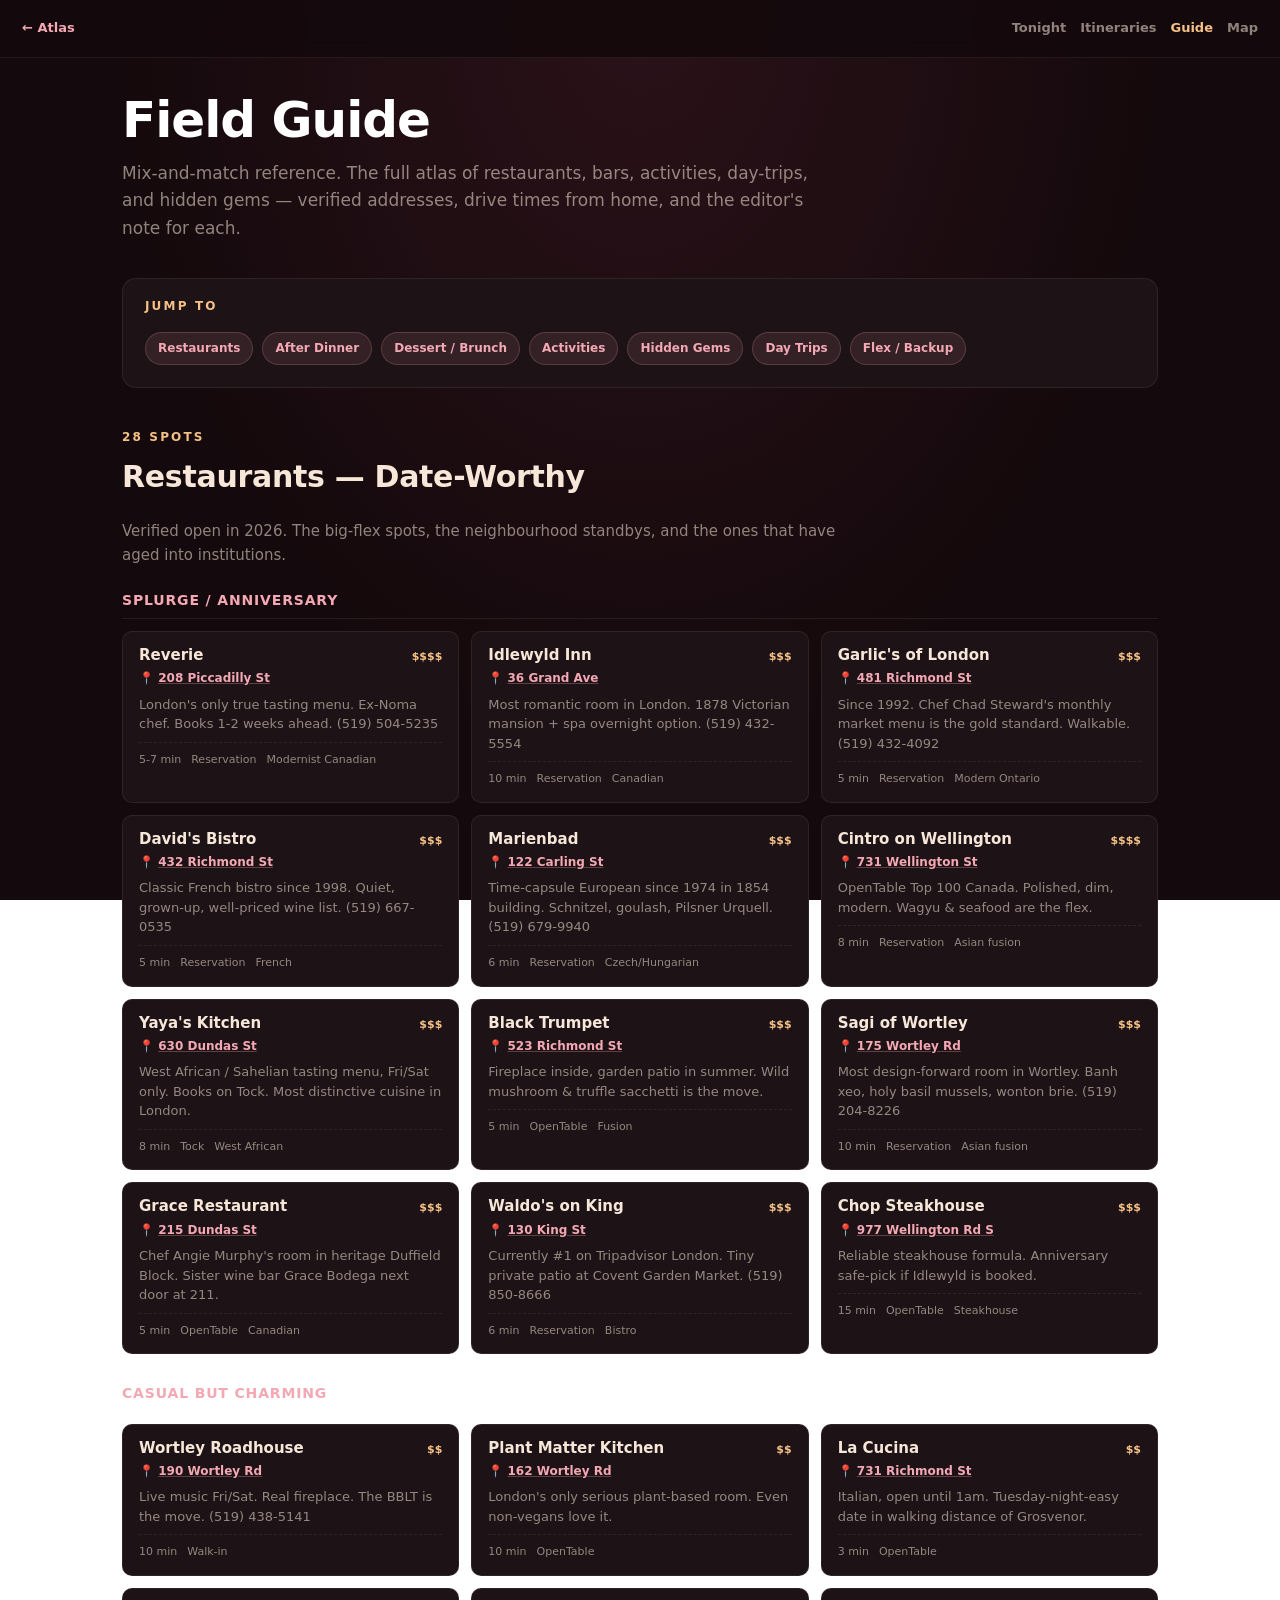
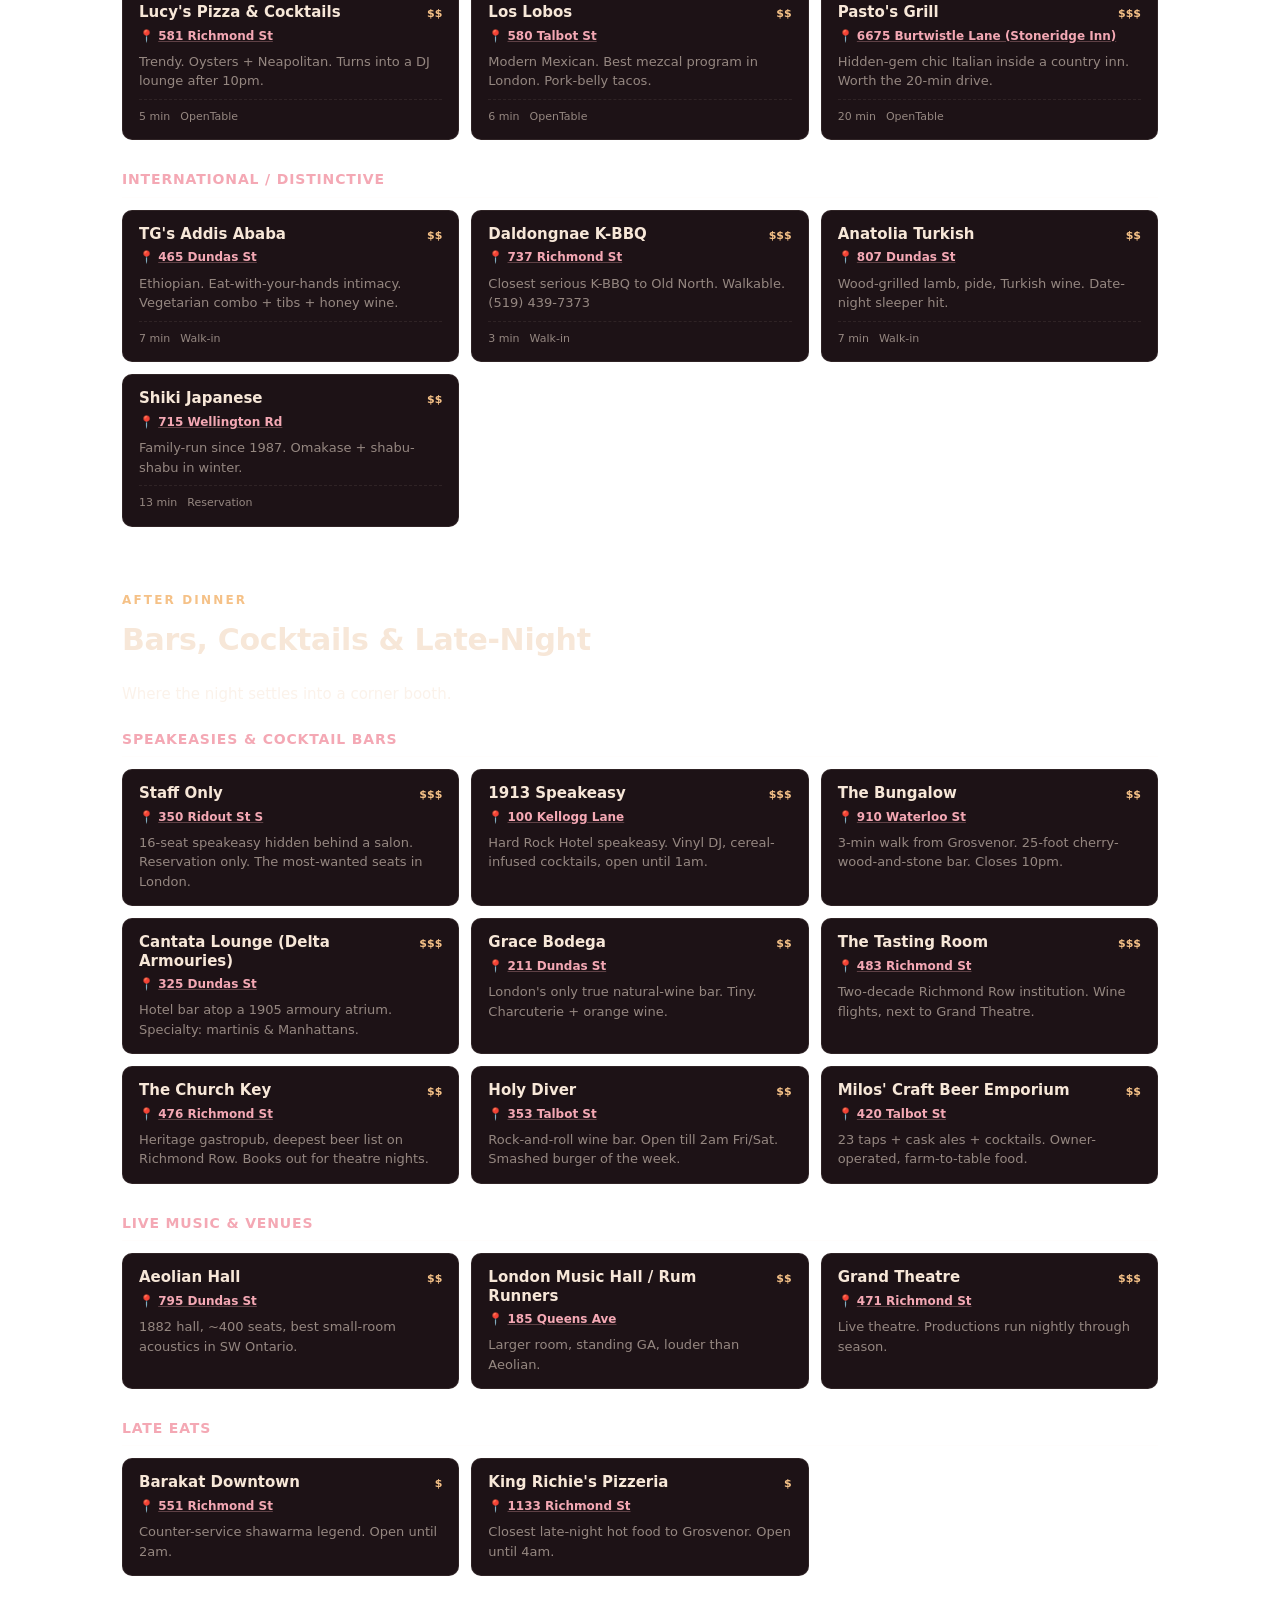
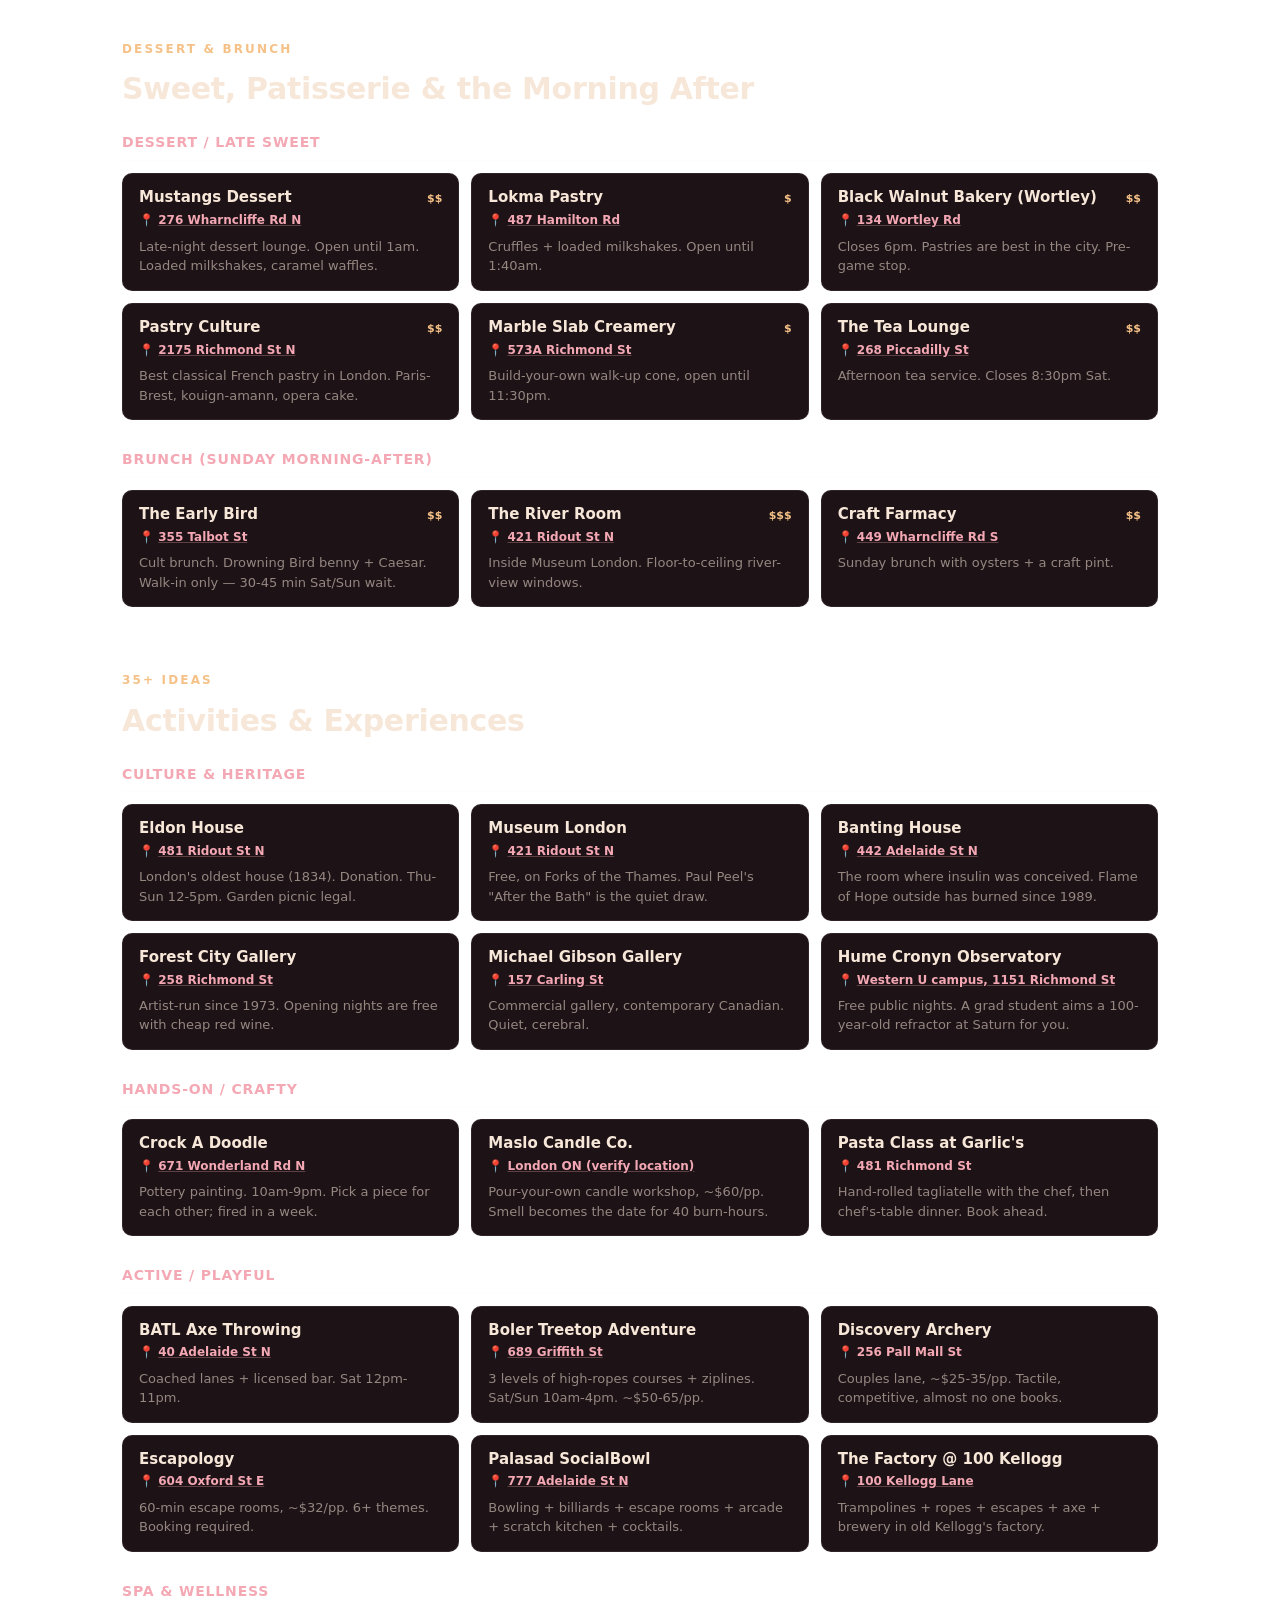
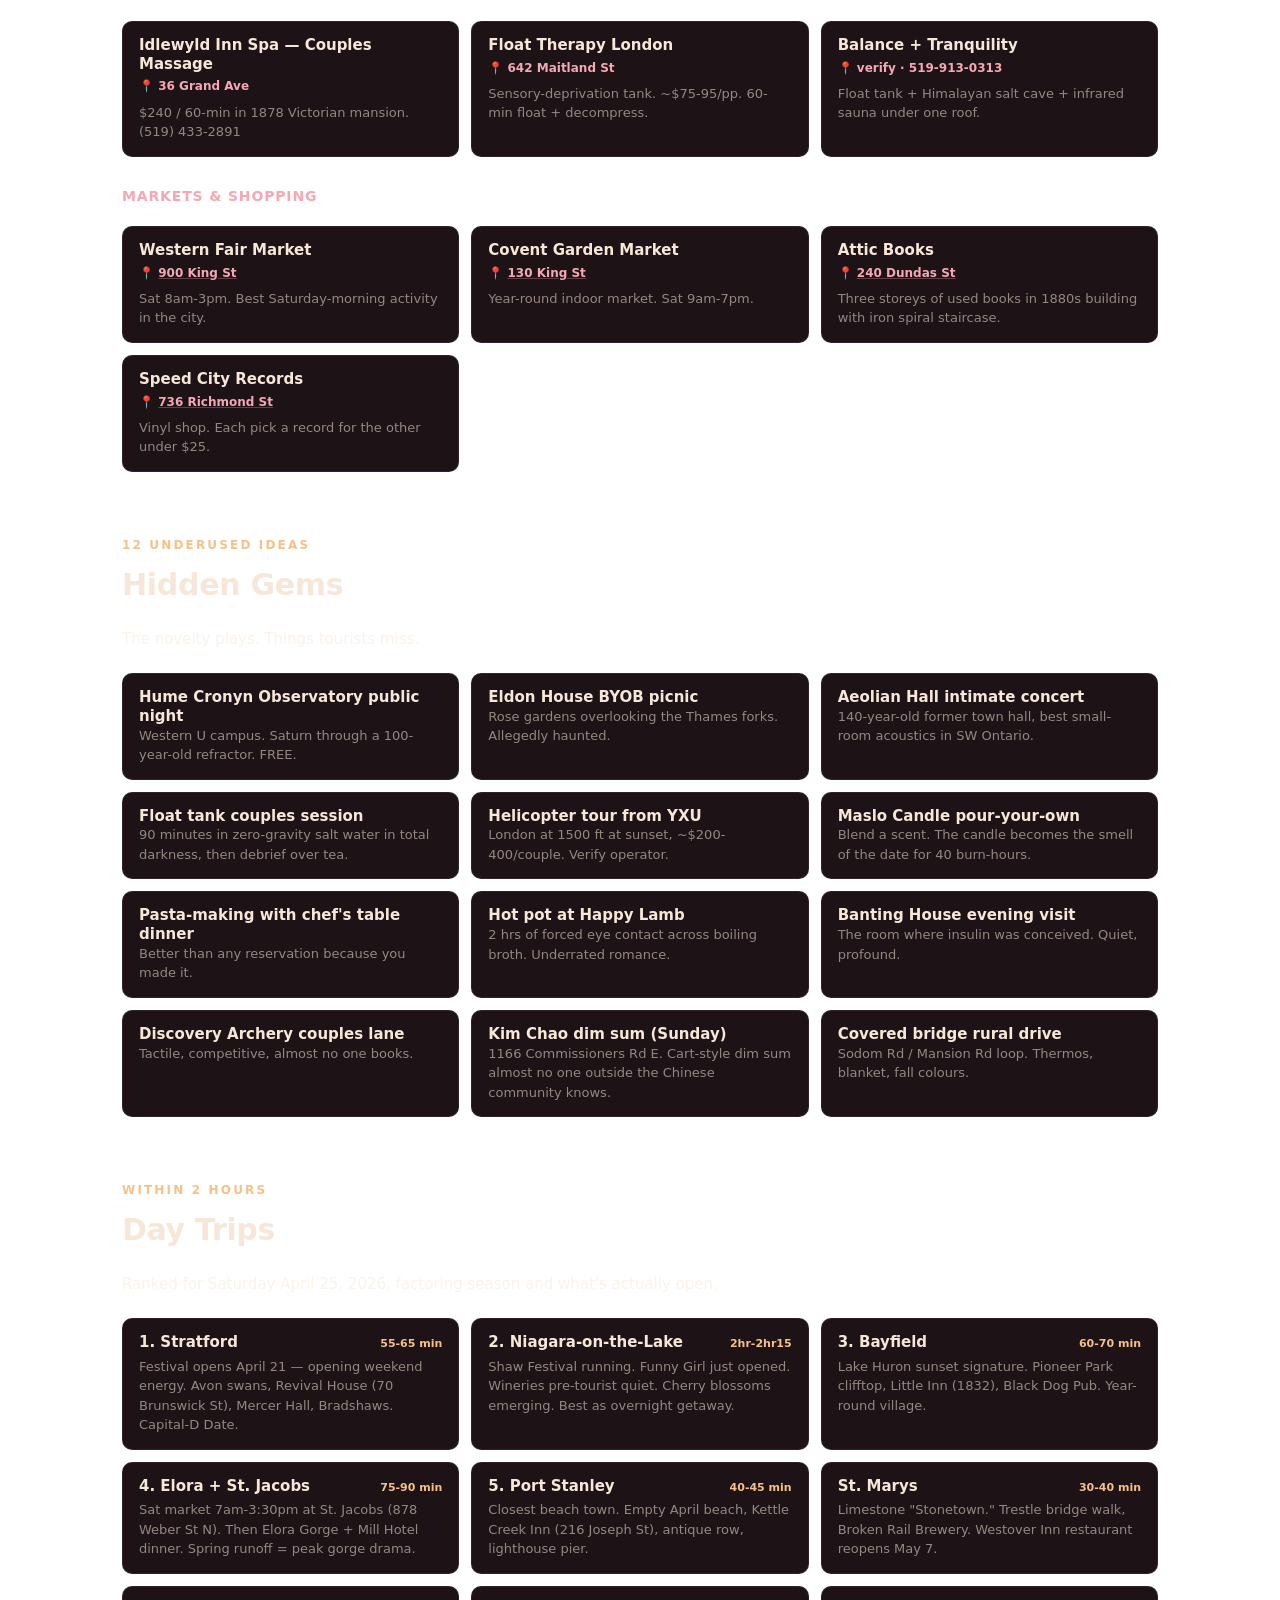
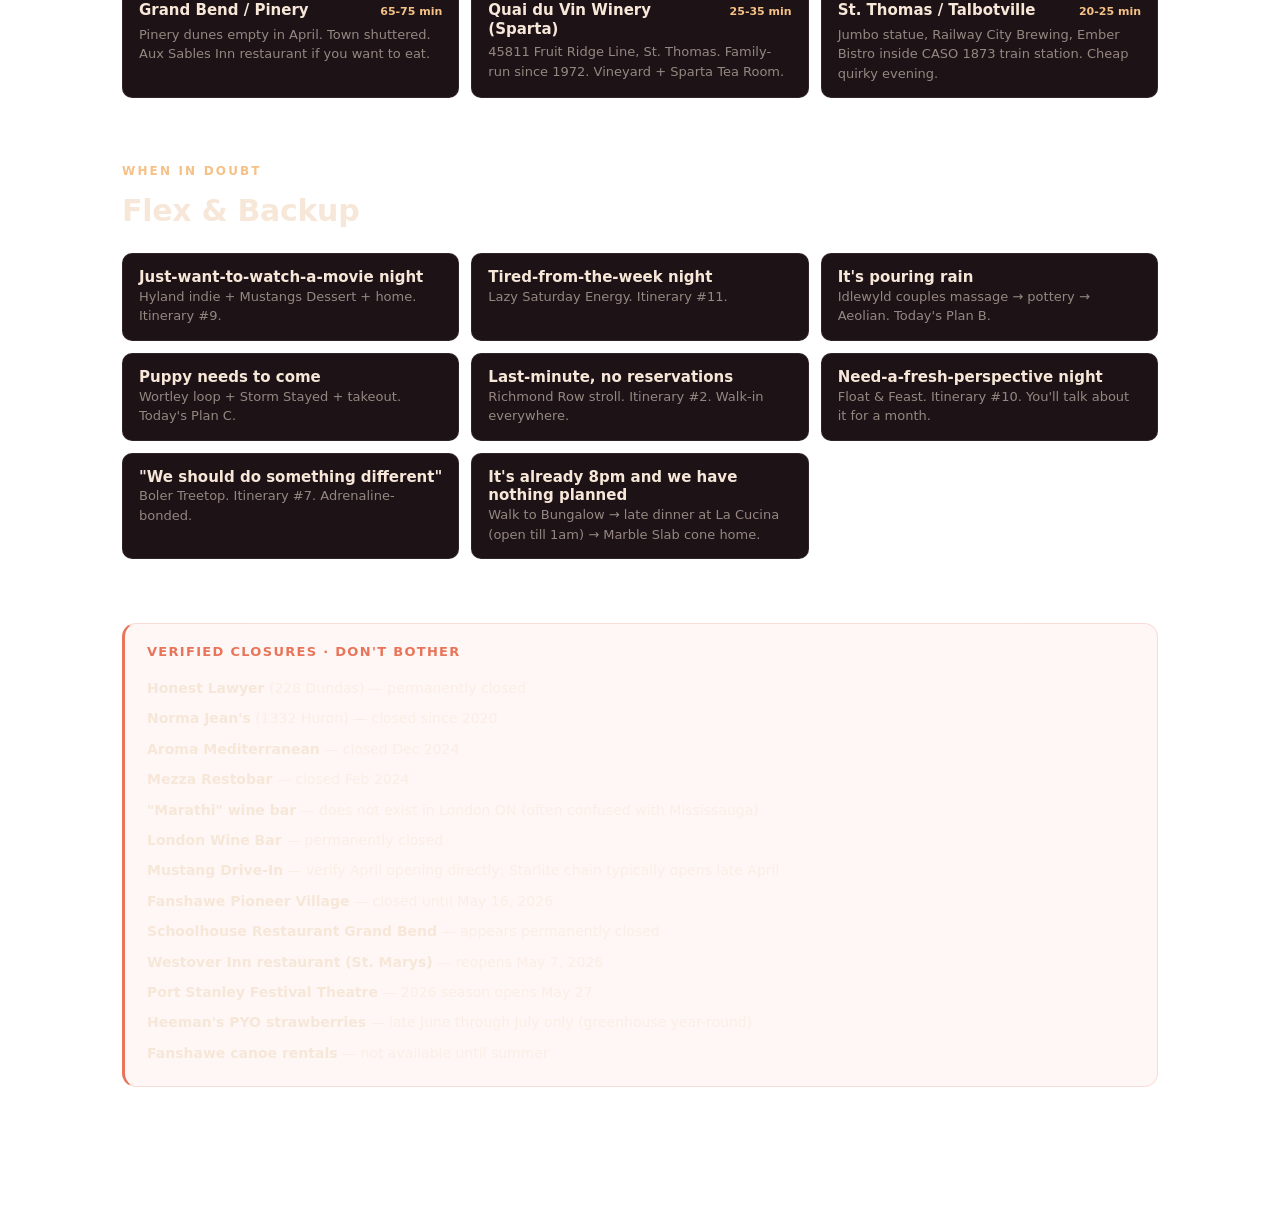
==== commit c6fb3589: "Scrub home address (526 Grosvenor) for public hosting; replace with 'Old North (home base)' / 'home'" ====
--- a/guide.html
+++ b/guide.html
@@ -100,7 +100,7 @@
 
   <div class="container">
     <h1>Field Guide</h1>
-    <p class="lede">Mix-and-match reference. The full atlas of restaurants, bars, activities, day-trips, and hidden gems — verified addresses, drive times from 526 Grosvenor, and the editor's note for each.</p>
+    <p class="lede">Mix-and-match reference. The full atlas of restaurants, bars, activities, day-trips, and hidden gems — verified addresses, drive times from home, and the editor's note for each.</p>
 
     <div class="quick">
       <h3>Jump to</h3>
